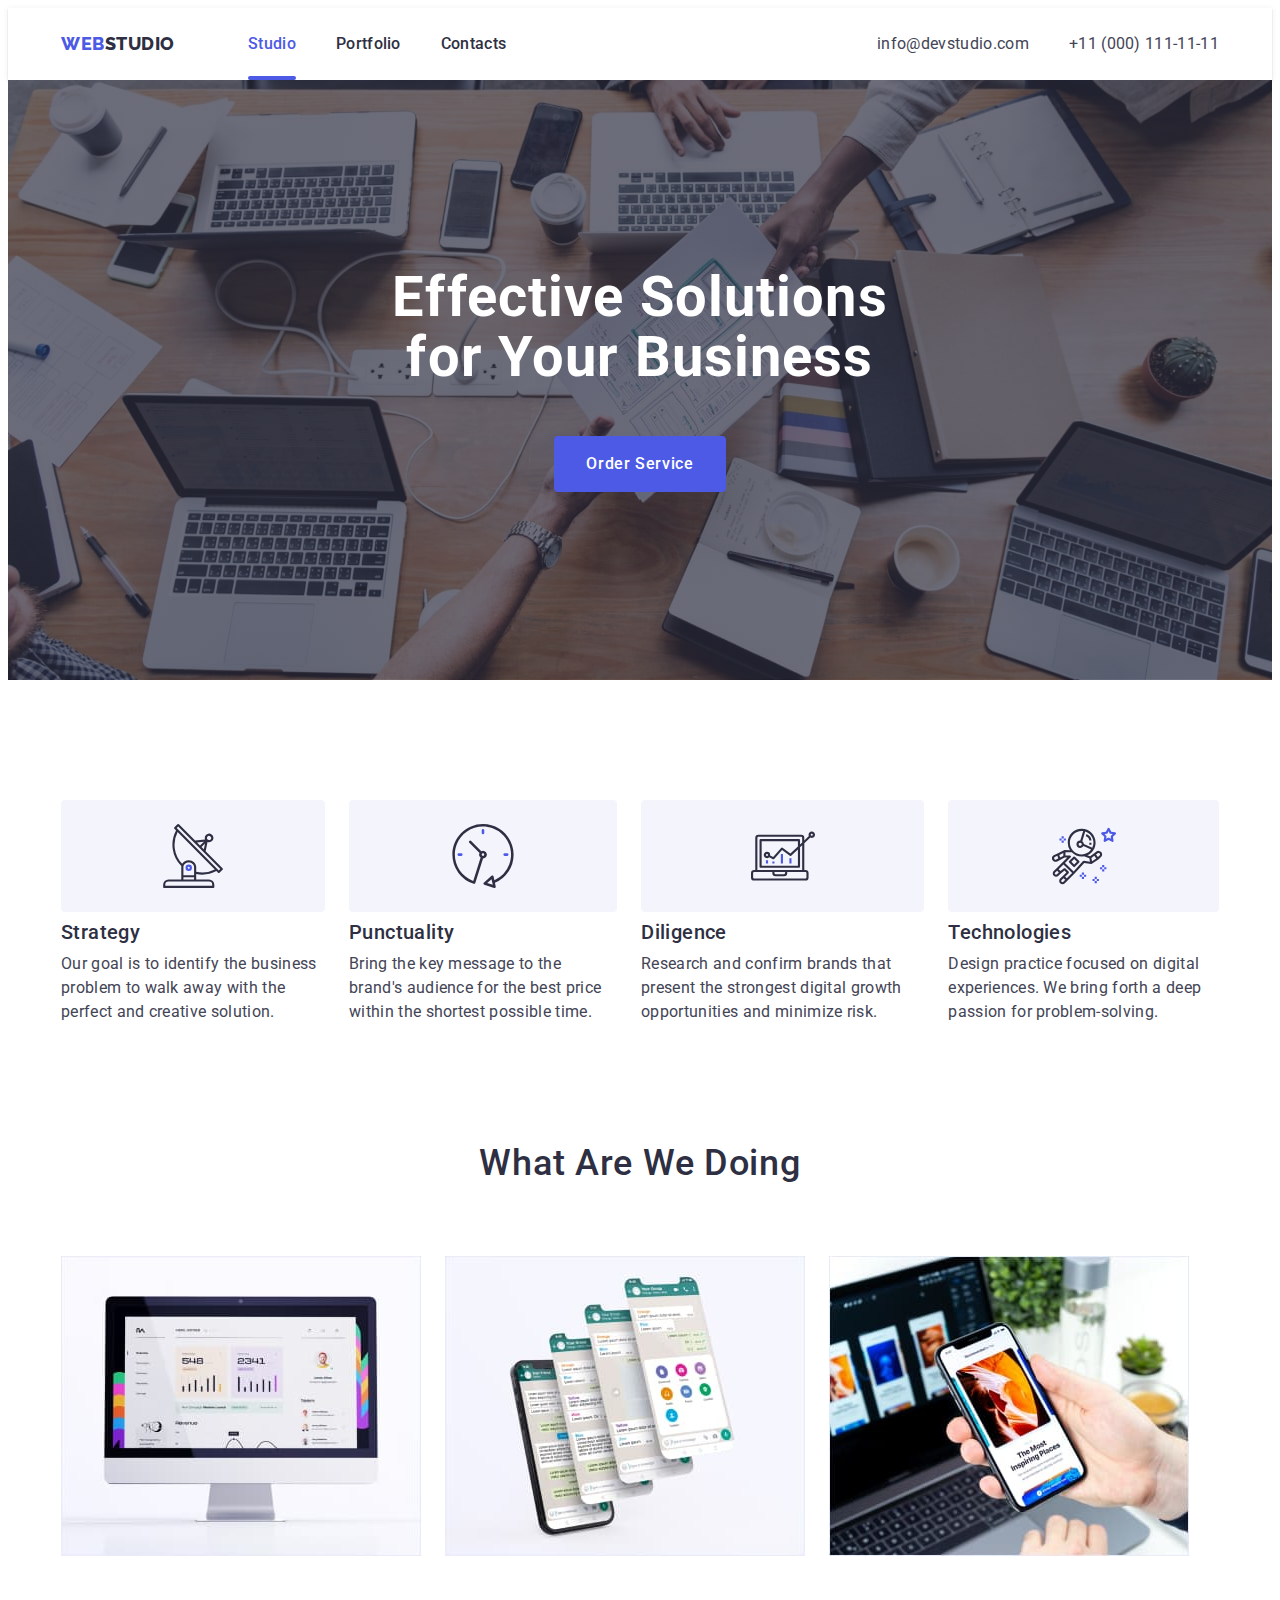
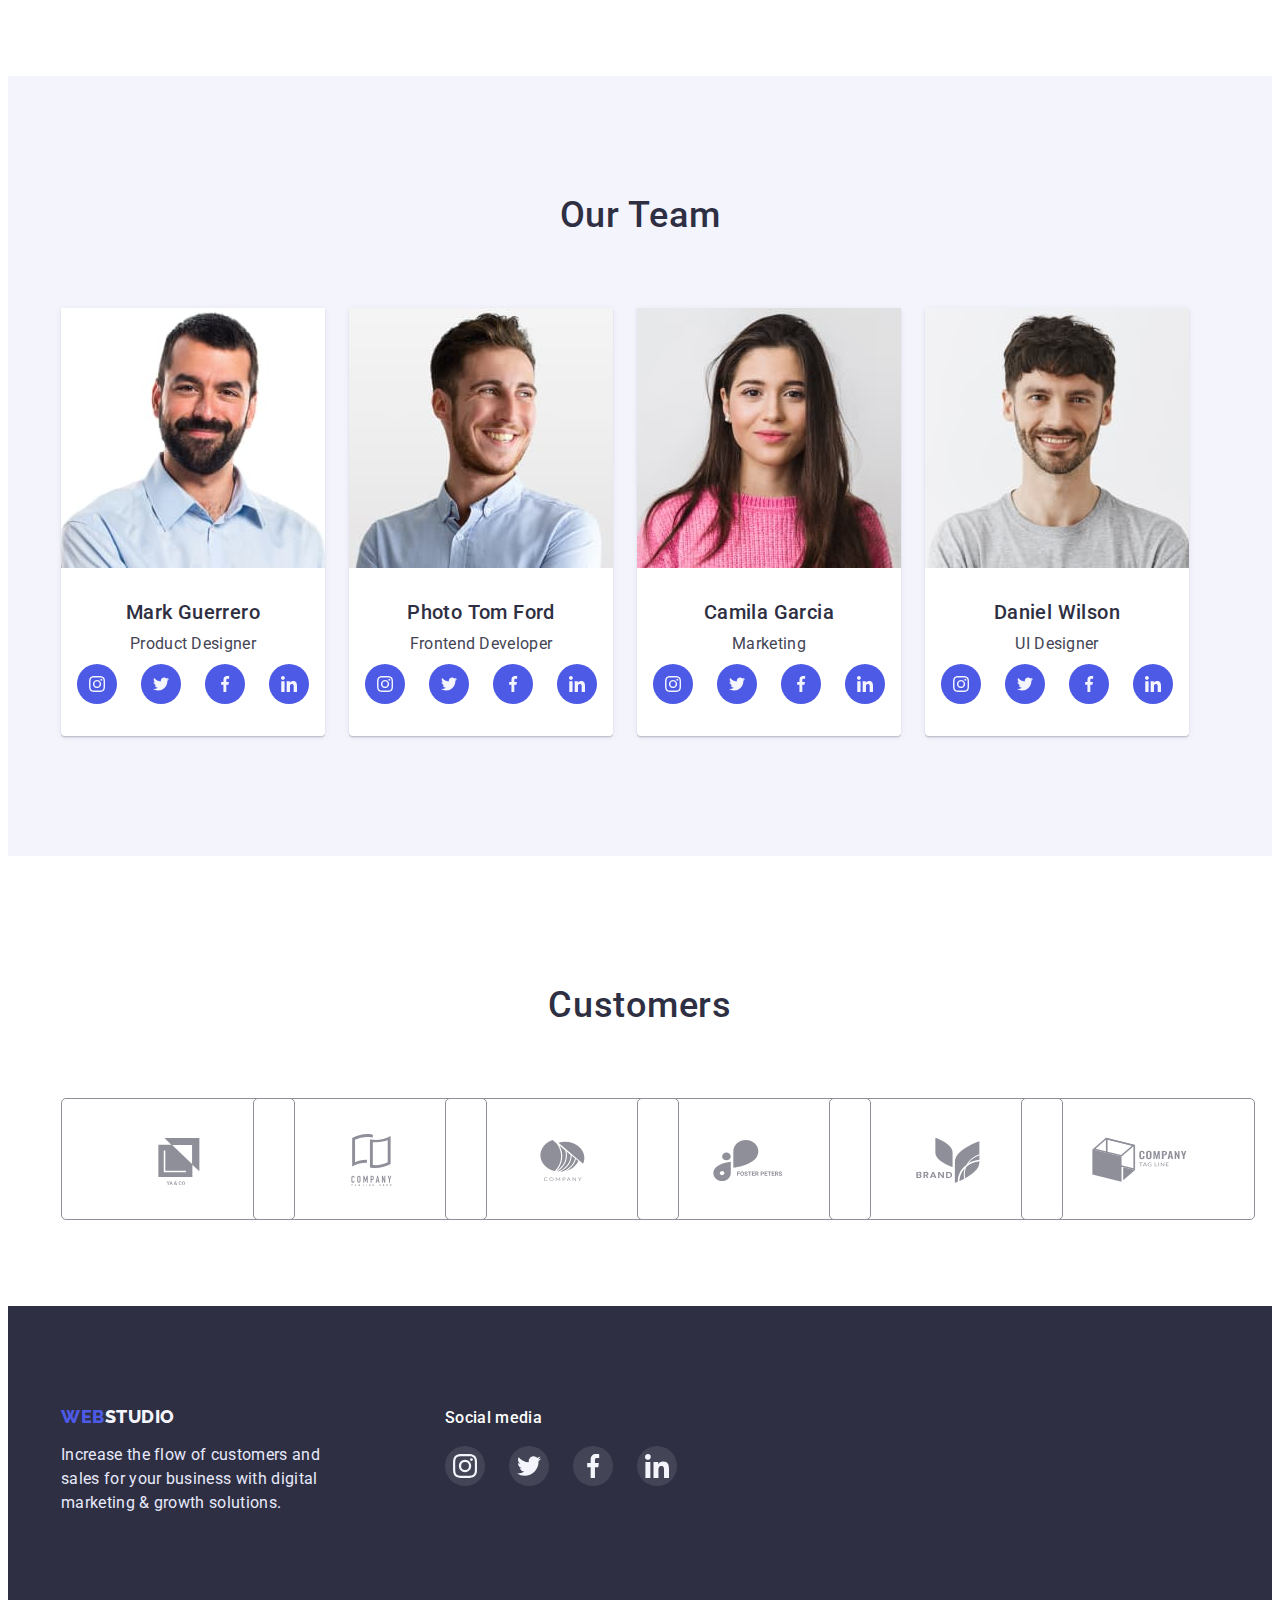
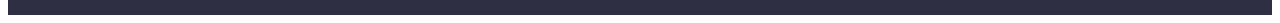
==== index.html @ 5d273e47 "Change 1" ====
<!DOCTYPE html>
<html lang="en">

<head>
    <meta charset="UTF-8">
    <meta http-equiv="X-UA-Compatible" content="IE=edge">
    <meta name="viewport" content="width=device-width, initial-scale=1.0">

    <link rel="preconnect" href="https://fonts.googleapis.com">
    <link rel="preconnect" href="https://fonts.gstatic.com" crossorigin>
    <link href="https://fonts.googleapis.com/css2?family=Raleway:wght@700&family=Roboto:wght@400;500;700&display=swap"
        rel="stylesheet">
    <link rel="stylesheet" href="https://cdnjs.cloudflare.com/ajax/libs/modern-normalize/1.1.0/modern-normalize.min.css"
        integrity="sha512-wpPYUAdjBVSE4KJnH1VR1HeZfpl1ub8YT/NKx4PuQ5NmX2tKuGu6U/JRp5y+Y8XG2tV+wKQpNHVUX03MfMFn9Q=="
        crossorigin="anonymous" referrerpolicy="no-referrer">
    <link rel="stylesheet" href="node_modules/modern-normalize/modern-normalize.css">
    <link rel="stylesheet" href="./css/style.css">
    <title>Main Page</title>
</head>

<body>
    <header class="header">
        <div class="container">
            <a class="logo link" href="./index.html"><span class="logo-span">Web</span>Studio</a>
            <nav class="navigation">
                <ul class="list">
                    <li class="item"><a class="link current" href="./index.html">Studio</a>
                    </li>
                    <li class="item"><a class="link" href="./portfolio.html">Portfolio</a></li>
                    <li class="item"><a class="link" href="#">Contacts</a></li>
                </ul>
            </nav>
            <ul class="contacts list">
                <li class="item"><a class="email link" href="mailto:info@devstudio.com">info@devstudio.com</a></li>
                <li class="item"><a class="tel link" href="tel:+110001111111">+11 (000)
                        111-11-11</a></li>
            </ul>
        </div>
    </header>

    <main class="main">
        <section class="hero">
            <div class="container">
                <h1 class="title">Effective Solutions for Your Business</h1>
                <button data-modal-open class="btn" type="button">Order Service</button>
            </div>
        </section>
        <section class="preference">
            <div class="container">
                <h2 class="visually-hidden">Preference</h2>
                <ul class="list">
                    <li class="item link">
                        <div class="icon-logo">
                            <svg class="icon" width="64" height="64">
                                <use href="./images/icons.svg#icon-antenna"></use>
                            </svg>
                        </div>
                        <h3 class="title">Strategy</h3>
                        <p class="text">Our goal is to identify the business problem to walk away
                            with the perfect and creative solution.
                        </p>
                    </li>
                    <li class="item link">
                        <div class="icon-logo">
                            <svg class="icon" width="64" height="64">
                                <use href="./images/icons.svg#icon-clock"></use>
                            </svg>
                        </div>
                        <h3 class="title">Punctuality</h3>
                        <p class="text">Bring the key message to the brand's audience for the best
                            price within the shortest possible
                            time.</p>
                    </li>
                    <li class="item link">
                        <div class="icon-logo">
                            <svg class="icon" width="64" height="64">
                                <use href="./images/icons.svg#icon-diagram"></use>
                            </svg>
                        </div>
                        <h3 class="title">Diligence</h3>
                        <p class="text">Research and confirm brands that present the strongest
                            digital growth opportunities and minimize
                            risk.</p>
                    </li>
                    <li class="item link">
                        <div class="icon-logo">
                            <svg class="icon" width="64" height="64">
                                <use href="./images/icons.svg#icon-astronaut"></use>
                            </svg>
                        </div>
                        <h3 class="title">Technologies</h3>
                        <p class="text">Design practice focused on digital experiences. We bring
                            forth a deep passion for
                            problem-solving.</p>
                    </li>
                </ul>
            </div>
        </section>
        <section class="doing">
            <div class="container">
                <h2 class="title">What are we doing</h2>
                <ul class="list">
                    <li class="item link"><img class="image" src="./images/monitor.jpg" alt="Monitor" width="360"></li>
                    <li class="item link"><img class="image" src="./images/mobile.jpg" alt="Mobile phone" width="360">
                    </li>
                    <li class="item link"><img class="image" src="./images/mobile-phone-in-hand.jpg"
                            alt="Mobile phone in hand" width="360"></li>
                </ul>
            </div>
        </section>
        <section class="team">
            <div class="container">
                <h2 class="title">Our Team</h2>
                <ul class="list">
                    <li class="item link">
                        <img class="photo" src="./images/photo-mark-guerrero.jpg" alt="Photo Mark Guerrero" width="264">
                        <div class="name">
                            <h3 class="title">Mark Guerrero</h3>
                            <p class="text">Product Designer</p>
                            <ul class="soc-list list">
                                <li class="soc-item">
                                    <a href="" class="soc-link link">
                                        <svg class="soc-icon" width="16" height="16">
                                            <use href="./images/icons.svg#icon-instagram"></use>
                                        </svg>
                                    </a>
                                </li>
                                <li class="soc-item">
                                    <a href="" class="soc-link link">
                                        <svg class="soc-icon" width="16" height="16">
                                            <use href="./images/icons.svg#icon-twitter"></use>
                                        </svg>
                                    </a>
                                </li>
                                <li class="soc-item">
                                    <a href="" class="soc-link link">
                                        <svg class="soc-icon" width="16" height="16">
                                            <use href="./images/icons.svg#icon-facebook"></use>
                                        </svg>
                                    </a>
                                </li>
                                <li class="soc-item">
                                    <a href="" class="soc-link link">
                                        <svg class="soc-icon" width="16" height="16">
                                            <use href="./images/icons.svg#icon-linkedin"></use>
                                        </svg>
                                    </a>
                                </li>
                            </ul>
                        </div>
                    </li>
                    <li class="item link">
                        <img class="photo" src="./images/photo-tom-ford.jpg" alt="Photo Tom Ford" width="264">
                        <div class="name">
                            <h3 class="title">Photo Tom Ford</h3>
                            <p class="text">Frontend Developer</p>
                            <ul class="soc-list list">
                                <li class="soc-item">
                                    <a href="" class="soc-link link">
                                        <svg class="soc-icon" width="16" height="16">
                                            <use href="./images/icons.svg#icon-instagram"></use>
                                        </svg>
                                    </a>
                                </li>
                                <li class="soc-item">
                                    <a href="" class="soc-link link">
                                        <svg class="soc-icon" width="16" height="16">
                                            <use href="./images/icons.svg#icon-twitter"></use>
                                        </svg>
                                    </a>
                                </li>
                                <li class="soc-item">
                                    <a href="" class="soc-link link">
                                        <svg class="soc-icon" width="16" height="16">
                                            <use href="./images/icons.svg#icon-facebook"></use>
                                        </svg>
                                    </a>
                                </li>
                                <li class="soc-item">
                                    <a href="" class="soc-link link">
                                        <svg class="soc-icon" width="16" height="16">
                                            <use href="./images/icons.svg#icon-linkedin"></use>
                                        </svg>
                                    </a>
                                </li>
                            </ul>
                        </div>
                    </li>
                    <li class="item link">
                        <img class="photo" src="./images/photo-camila-garcia.jpg" alt="Photo Camila Garcia" width="264">
                        <div class="name">
                            <h3 class="title">Camila Garcia</h3>
                            <p class="text">Marketing</p>
                            <ul class="soc-list list">
                                <li class="soc-item">
                                    <a href="" class="soc-link link">
                                        <svg class="soc-icon" width="16" height="16">
                                            <use href="./images/icons.svg#icon-instagram"></use>
                                        </svg>
                                    </a>
                                </li>
                                <li class="soc-item">
                                    <a href="" class="soc-link link">
                                        <svg class="soc-icon" width="16" height="16">
                                            <use href="./images/icons.svg#icon-twitter"></use>
                                        </svg>
                                    </a>
                                </li>
                                <li class="soc-item">
                                    <a href="" class="soc-link link">
                                        <svg class="soc-icon" width="16" height="16">
                                            <use href="./images/icons.svg#icon-facebook"></use>
                                        </svg>
                                    </a>
                                </li>
                                <li class="soc-item">
                                    <a href="" class="soc-link link">
                                        <svg class="soc-icon" width="16" height="16">
                                            <use href="./images/icons.svg#icon-linkedin"></use>
                                        </svg>
                                    </a>
                                </li>
                            </ul>
                        </div>
                    </li>
                    <li class="item link">
                        <img class="photo" src="./images/photo-daniel-wilson.jpg" alt="Photo Daniel Wilson" width="264">
                        <div class="name">
                            <h3 class="title">Daniel Wilson</h3>
                            <p class="text">UI Designer</p>
                            <ul class="soc-list list">
                                <li class="soc-item">
                                    <a href="" class="soc-link link">
                                        <svg class="soc-icon" width="16" height="16">
                                            <use href="./images/icons.svg#icon-instagram"></use>
                                        </svg>
                                    </a>
                                </li>
                                <li class="soc-item">
                                    <a href="" class="soc-link link">
                                        <svg class="soc-icon" width="16" height="16">
                                            <use href="./images/icons.svg#icon-twitter"></use>
                                        </svg>
                                    </a>
                                </li>
                                <li class="soc-item">
                                    <a href="" class="soc-link link">
                                        <svg class="soc-icon" width="16" height="16">
                                            <use href="./images/icons.svg#icon-facebook"></use>
                                        </svg>
                                    </a>
                                </li>
                                <li class="soc-item">
                                    <a href="" class="soc-link link">
                                        <svg class="soc-icon" width="16" height="16">
                                            <use href="./images/icons.svg#icon-linkedin"></use>
                                        </svg>
                                    </a>
                                </li>
                            </ul>
                        </div>
                    </li>
                </ul>
            </div>

        </section>
        <section class="customers">
            <div class="container">
                <h2 class="title">Customers</h2>
                <ul class="list">
                    <li class="item">
                        <a href="#" class="link">
                            <svg class="icon" width="104" height="56">
                                <use href="./images/icons.svg#icon-Logo-1"></use>
                            </svg>
                        </a>
                    </li>
                    <li class="item">
                        <a href="#" class="link">
                            <svg class="icon" width="104" height="56">
                                <use href="./images/icons.svg#icon-Logo-2"></use>
                            </svg>
                        </a>
                    </li>
                    <li class="item">
                        <a href="#" class="link">
                            <svg class="icon" width="104" height="56">
                                <use href="./images/icons.svg#icon-Logo-3"></use>
                            </svg>
                        </a>
                    </li>
                    <li class="item">
                        <a href="#" class="link">
                            <svg class="icon" width="104" height="56">
                                <use href="./images/icons.svg#icon-Logo-4"></use>
                            </svg>
                        </a>
                    </li>
                    <li class="item">
                        <a href="#" class="link">
                            <svg class="icon" width="104" height="56">
                                <use href="./images/icons.svg#icon-Logo-5"></use>
                            </svg>
                        </a>
                    </li>
                    <li class="item">
                        <a href="#" class="link">
                            <svg class="icon" width="104" height="56">
                                <use href="./images/icons.svg#icon-Logo-6"></use>
                            </svg>
                        </a>
                    </li>

                </ul>
            </div>
        </section> 
    </main>

    <footer class="footer">
        <div class="container">
            <div class="">
                <a class="logo link" href="./index.html"><span class="logo-span">Web</span>Studio</a>
                <p class="text">Increase the flow of customers and sales for your business with digital
                    marketing & growth solutions.</p>
            </div>
            <div class="wrap">
                <p class="soc">Social media</p>
                <ul class="soc-list list">
                    <li class="soc-item">
                        <a href="" class="soc-link link">
                            <svg class="soc-icon" width="24" height="24">
                                <use href="./images/icons.svg#icon-instagram"></use>
                            </svg>
                        </a>
                    </li>
                    <li class="soc-item">
                        <a href="" class="soc-link link">
                            <svg class="soc-icon" width="24" height="24">
                                <use href="./images/icons.svg#icon-twitter"></use>
                            </svg>
                        </a>
                    </li>
                    <li class="soc-item">
                        <a href="" class="soc-link link">
                            <svg class="soc-icon" width="24" height="24">
                                <use href="./images/icons.svg#icon-facebook"></use>
                            </svg>
                        </a>
                    </li>
                    <li class="soc-item">
                        <a href="" class="soc-link link">
                            <svg class="soc-icon" width="24" height="24">
                                <use href="./images/icons.svg#icon-linkedin"></use>
                            </svg>
                        </a>
                    </li>
                </ul>
            </div>
        </div>
    </footer>

    <div class="backdrop is-hidden" data-modal>
        <div class="modal">
            <p>
    
            </p>
            <button data-modal-close class="btn" type="button">
                <svg class="icon" width="8" height="8">
                    <use href="./images/icons.svg#icon-close"></use>
                </svg>
            </button>
        </div>
    </div>

    <script src="./js/modal.js"></script>
</body>

</html>
---- css/style.css ----
:root {
  --font-family-logo: "Raleway", sans-serif;
  --font-weight-roboto-500: 500;
  --font-weight-roboto-700: 700;
  --font-weight-raleway-800: 800;
  --color-style-logo: #4d5ae5;
  --color-title: #2e2f42;
  --color-text: #434455;
  --color-btn-defult: #4d5ae5;
  --color-btn-active: #404bbf;
  --color-light: #f4f4fd;
  --color-accent: #e7e9fc;
  --color-white: #ffffff;
  --color-light-slate: #8e8f99;
  --color-success: #31d0aa;
  --bg-gradient: linear-gradient(rgba(46, 47, 66, 0.7), rgba(46, 47, 66, 0.7));
}

p,
h1,
h2,
h3,
h4,
h5,
h6 {
  margin: 0;
}
ul,
ol {
  margin: 0;
  padding-left: 0;
}

img {
  display: block;
  max-width: 100%;
  height: auto;
}

.visually-hidden {
  position: absolute;
  width: 1px;
  height: 1px;
  margin: -1px;
  border: 0;
  padding: 0;
  white-space: nowrap;
  clip-path: inset(100%);
  clip: rect(0 0 0 0);
  overflow: hidden;
}

body {
  box-sizing: border-box;
  font-family: "Roboto", sans-serif;
  color: var(--color-text);
  background-color: var(--color-white);
}

.list {
  list-style-type: none;
}

.link {
  text-decoration: none;
}

.container {
  width: 1158px;
  padding-left: 15px;
  padding-right: 15px;
  margin: 0 auto;
}

/*------------HEADER------------------*/
.header {
  background: var(--color-white);
  box-shadow: 0px 2px 1px rgba(46, 47, 66, 0.08),
    0px 1px 1px rgba(46, 47, 66, 0.16), 0px 1px 6px rgba(46, 47, 66, 0.08);
}

.header .container {
  display: flex;
  align-items: center;
}
.navigation {
  margin-right: auto;
}

.header .logo,
.footer .logo {
  font-family: var(--font-family-logo);
  font-weight: 800;
  font-size: 18px;
  line-height: 1.33;
  display: flex;
  align-items: center;
  letter-spacing: 0.03em;
  text-transform: uppercase;
  color: var(--color-title);
  margin-right: 72px;
  padding-top: 24px;
  padding-bottom: 24px;
  width: 115px;
}

.logo-span {
  color: var(--color-style-logo);
}

.navigation .list {
  display: flex;
  gap: 40px;  
}

.navigation .item {  
  position: relative;
  padding-top: 24px;
  padding-bottom: 24px;
}

.navigation .link {
  font-weight: var(--font-weight-roboto-500);
  font-size: 16px;
  line-height: 1.5;
  letter-spacing: 0.02em;
  color: var(--color-title);  
}

.contacts {
  display: flex;
  gap: 40px;
  padding-top: 24px;
  padding-bottom: 24px;
}

.contacts .email,
.contacts .tel {
  font-size: 16px;
  line-height: 1.5;
  letter-spacing: 0.02em;
  color: var(--color-text);
}

.navigation .link:hover,
.contacts .email:hover,
.contacts .tel:hover,
.navigation .link:focus,
.contacts .email:focus,
.contacts .tel:focus,
.navigation .link:active,
.contacts .email:active,
.contacts .tel:active {
  color: var(--color-btn-defult);
}

.link.current {
  color: var(--color-btn-defult);
}
.link.current::after {
  content: "";  
  position: absolute;
  left: 0;
  bottom: 0;  
  width: 100%;
  height: 4px;
  background-color: var(--color-btn-defult);
  border-radius: 2px;  
}

/*------------MAIN PAGE------------------*/
/*------------HERO------------------*/
.hero {
  background-color: var(--color-title);
  background-image: var(--bg-gradient), url(../images/bg-hero.jpg);
  max-width: 1440px;
  margin: 0 auto;
  background-repeat: no-repeat;
  background-position: center;
  background-size: cover;
  padding-top: 188px;
  padding-bottom: 188px;
  display: block;
}
.hero .container {
  display: flex;
  flex-direction: column;
  align-items: center;
  justify-content: center;
  text-align: center;
}

.hero .title {
  align-items: center;
  justify-content: center;
  text-align: center;
  justify-items: center;
  justify-self: center;
  font-weight: var(--font-weight-roboto-700);
  font-size: 56px;
  line-height: 1.07;
  letter-spacing: 0.02em;
  color: var(--color-white);
  margin-bottom: 48px;
  width: 496px;
}

.hero .btn {
  box-sizing: border-box;
  font-family: inherit;
  font-weight: var(--font-weight-roboto-500);
  background-color: var(--color-btn-defult);
  border: none;
  border-radius: 4px;
  font-size: 16px;
  line-height: 1.5;
  letter-spacing: 0.04em;
  padding: 16px 32px;
  color: var(--color-white);
  cursor: pointer;
  height: 56px;
  padding: 16px 32px;
}

.hero .btn:hover,
.hero .btn:focus {
  background-color: var(--color-btn-active);
  box-shadow: 0px 4px 4px rgba(0, 0, 0, 0.15);
}

/*------------------------------------------*/
.icon-logo {
  display: flex;
  align-items: center;
  justify-content: center;
  padding: 24px 100px;
  margin-bottom: 8px;
  border-radius: 4px;
  background: var(--color-light);
}

.preference .title,
.doing .title,
.team .title,
.customers .title {
  font-weight: var(--font-weight-roboto-500);
  font-size: 36px;
  line-height: 1.11;
  text-align: center;
  letter-spacing: 0.02em;
  text-transform: capitalize;
  color: var(--color-title);
  margin-bottom: 72px;
}

.list .title {
  font-weight: var(--font-weight-roboto-500);
  font-size: 20px;
  line-height: 1.2;
  letter-spacing: 0.02em;
  color: var(--color-title);
  text-align: left;
}

.text {
  font-size: 16px;
  line-height: 1.5;
  letter-spacing: 0.02em;
  color: var(--color-text);
}
/*------------PREFERENCE------------------*/
.preference {
  padding-top: 120px;
  padding-bottom: 120px;
}
.preference .title {
  margin-bottom: 8px;
  width: 264px;
}
.preference .list {
  display: flex;
  /* gap: 24px; */
}
.preference .item {
  margin-left: 24px;
}
.preference .item:first-child {
  margin-left: 0;
}

/*------------WHAT ARE WE GOING------------------*/
.doing {
  padding-bottom: 120px;
}

.doing .list {
  display: flex;
}
.doing .item {
  margin-left: 24px;
}
.doing .item:first-child {
  margin-left: 0;
}

/*------------OUR TEAM------------------*/
.team {
  background: var(--color-light);
  padding-top: 120px;
  padding-bottom: 120px;
}
.team .list {
  display: flex;
}
.team .item {
  background: #ffffff;
  box-shadow: 0px 1px 6px rgba(46, 47, 66, 0.08),
    0px 1px 1px rgba(46, 47, 66, 0.16), 0px 2px 1px rgba(46, 47, 66, 0.08);
  border-radius: 0px 0px 4px 4px;
}

.name {
  padding: 32px 16px;
}
.team .name .title {
  text-align: center;
  margin-bottom: 8px;
}

.team .text {
  text-align: center;
  margin-bottom: 8px;
}
.team .item {
  margin-left: 24px;
}
.team .item:first-child {
  margin-left: 0;
}
.soc-list {
  display: flex;
  justify-content: center;
  gap: 24px;
}

.soc-item {
  width: 40px;
  height: 40px;
}

.soc-link {
  width: 100%;
  height: 100%;
  background-color: var(--color-style-logo);
  border-radius: 50%;
  display: flex;
  align-items: center;
  justify-content: center;
}

.soc-link:hover,
.soc-link:focus {
  background-color: var(--color-btn-active);
}

.soc-icon {
  fill: var(--color-white);
}

.customers .container {
  padding-top: 130px;
  padding-bottom: 120px;
}
.customers .list {
  display: flex;
  gap: 24px;
}

.customers .item {
  width: 168px;
  height: 88px;
}
.customers .link {
  width: 100%;
  height: 100%;
  border: 1px solid #8e8f99;
  border-radius: 5px;
  display: flex;
  align-items: center;
  justify-content: center;
  padding: 16px 32px;
  /* fill: var(--color-light-slate); */
  color: var(--color-light-slate);
}
.customers .icon {
  fill: currentColor;
}

.customers .link:hover,
.customers .link:focus {
  border-color: var(--color-btn-active);
  color: var(--color-btn-active);
}

.footer {
  background-color: var(--color-title);
  padding-top: 100px;
  padding-bottom: 100px;
}
.footer .container {
  display: flex;
  gap: 120px;
}

.footer .logo {
  line-height: 1.17;
  color: var(--color-light);
  margin-bottom: 16px;
  padding: 0;
}

.footer .text {
  color: var(--color-accent);
  width: 264px;
}
.soc {
  font-weight: var(--font-weight-roboto-500);
  font-size: 16px;
  line-height: 1.5;
  letter-spacing: 0.02em;
  color: #ffffff;
  margin-bottom: 16px;
}
.footer .soc-link {
  background-color: rgba(255, 255, 255, 0.1);
}

.footer .soc-link:hover,
.footer .soc-link:focus {
  background-color: var(--color-success);
}

/*------------PORTFOLIO------------------*/
.portfolio {
  padding-top: 96px;
  padding-bottom: 120px;
}
.portfolio .list-btn {
  display: flex;
  justify-content: center;
  margin-bottom: 72px;
}
.portfolio .btn {
  font-family: inherit;
  background-color: var(--color-light);
  border: 1px solid var(--color-accent);
  border-radius: 4px;
  font-weight: var(--font-weight-roboto-500);
  font-size: 16px;
  line-height: 1.5;
  display: flex;
  align-items: center;
  text-align: center;
  letter-spacing: 0.04em;
  color: var(--color-btn-defult);
  cursor: pointer;
  height: 48px;
  padding: 12px 24px;
}
.list-btn .item {
  margin-left: 24px;
}
.list-btn .item:first-child {
  margin-left: 0;
}

.portfolio .btn:hover,
.portfolio .btn:focus {
  background-color: var(--color-btn-active);
  color: var(--color-white);
  border-color: var(--color-btn-active);
  box-shadow: 0px 3px 1px rgba(0, 0, 0, 0.1), 0px 2px 1px rgba(0, 0, 0, 0.08),
    0px 2px 2px rgba(0, 0, 0, 0.12);
}

/*--------GALLERY---------*/
.list-card {
  box-sizing: border-box;
  display: flex;
  flex-wrap: wrap;
}
.list-card .item {
  background: var(--color-white);
  border-bottom: 1px solid #e7e9fc;
  box-shadow: 0px 1px 6px rgba(46, 47, 66, 0.08);
}
.list-card .item:hover,
.list-card .item:focus {
  border-bottom: 0.5px solid #f4f4fd;
  box-shadow: 0px 1px 6px rgba(46, 47, 66, 0.08),
    0px 1px 1px rgba(46, 47, 66, 0.16), 0px 2px 1px rgba(46, 47, 66, 0.08);
}

.portfolio .title {
  margin-bottom: 8px;
}
.list-card .item {
  margin-left: 24px;
  margin-bottom: 48px;
}
.list-card .item:nth-child(3n + 1) {
  margin-left: 0;
}
.list-card .item:nth-child(n + 7) {
  margin-bottom: 0;
}
.logo-header {
  font-family: var(--font-family-logo);
  font-weight: var(--font-weight-raleway-800);
}

.backdrop {
  position: fixed;
  top: 0;
  left: 0;
  width: 100%;
  height: 100%;

  background: rgba(46, 47, 66, 0.4);
}

.is-hidden {
  opacity: 0;
  pointer-events: none;
  visibility: hidden;
}

.modal {
  position: absolute;
  top: 50%;
  left: 50%;
  transform: translate(-50%, -50%);

  width: 408px;
  height: 576px;

  background: #fcfcfc;
  box-shadow: 0px 1px 1px rgba(0, 0, 0, 0.14), 0px 1px 3px rgba(0, 0, 0, 0.12),
    0px 2px 1px rgba(0, 0, 0, 0.2);
  border-radius: 4px;
}

.modal .btn {
  position: absolute;
  top: 24px;
  right: 24px;

  width: 24px;
  height: 24px;
  border-radius: 50%;

  border: 1px solid rgba(0, 0, 0, 0.1);
  background-color: var(--color-accent);
  cursor: pointer;
}

.modal .btn .icon {
  position: absolute;
  top: 50%;
  left: 50%;
  transform: translate(-50%, -50%);
}
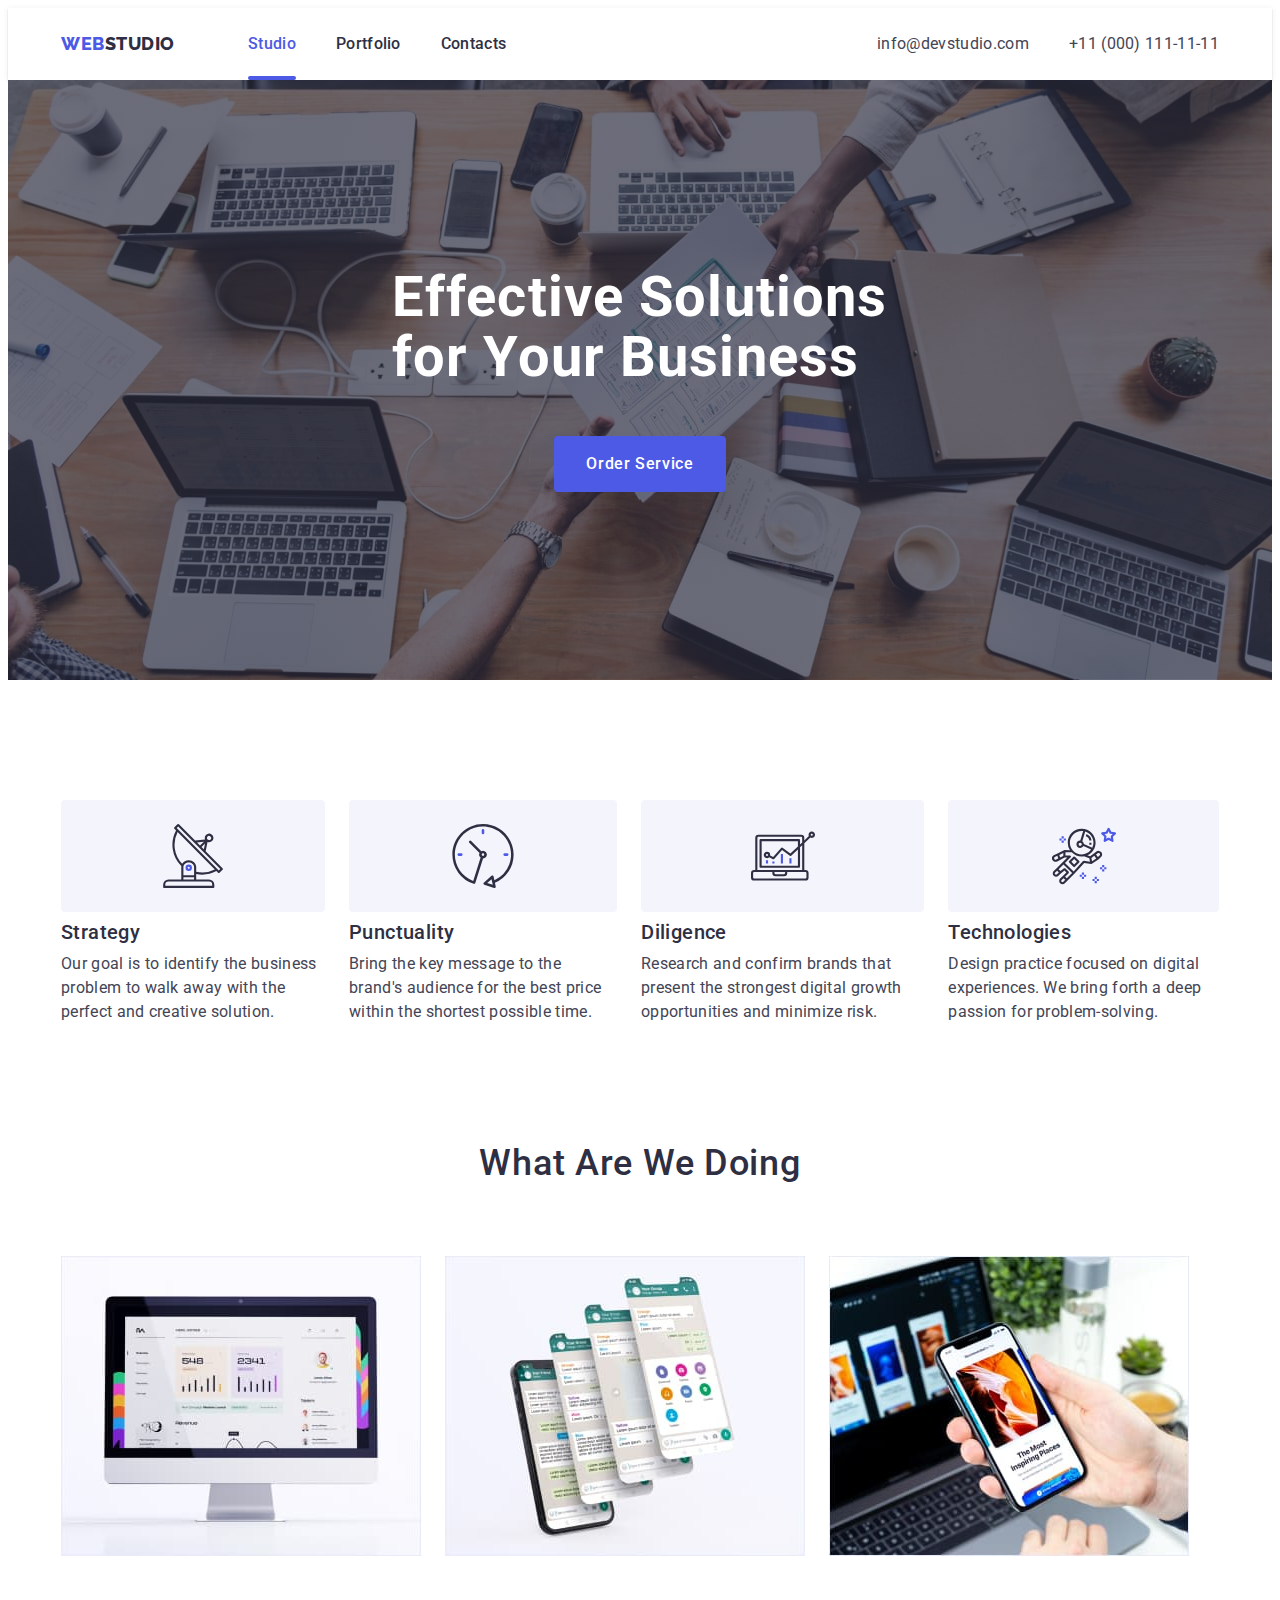
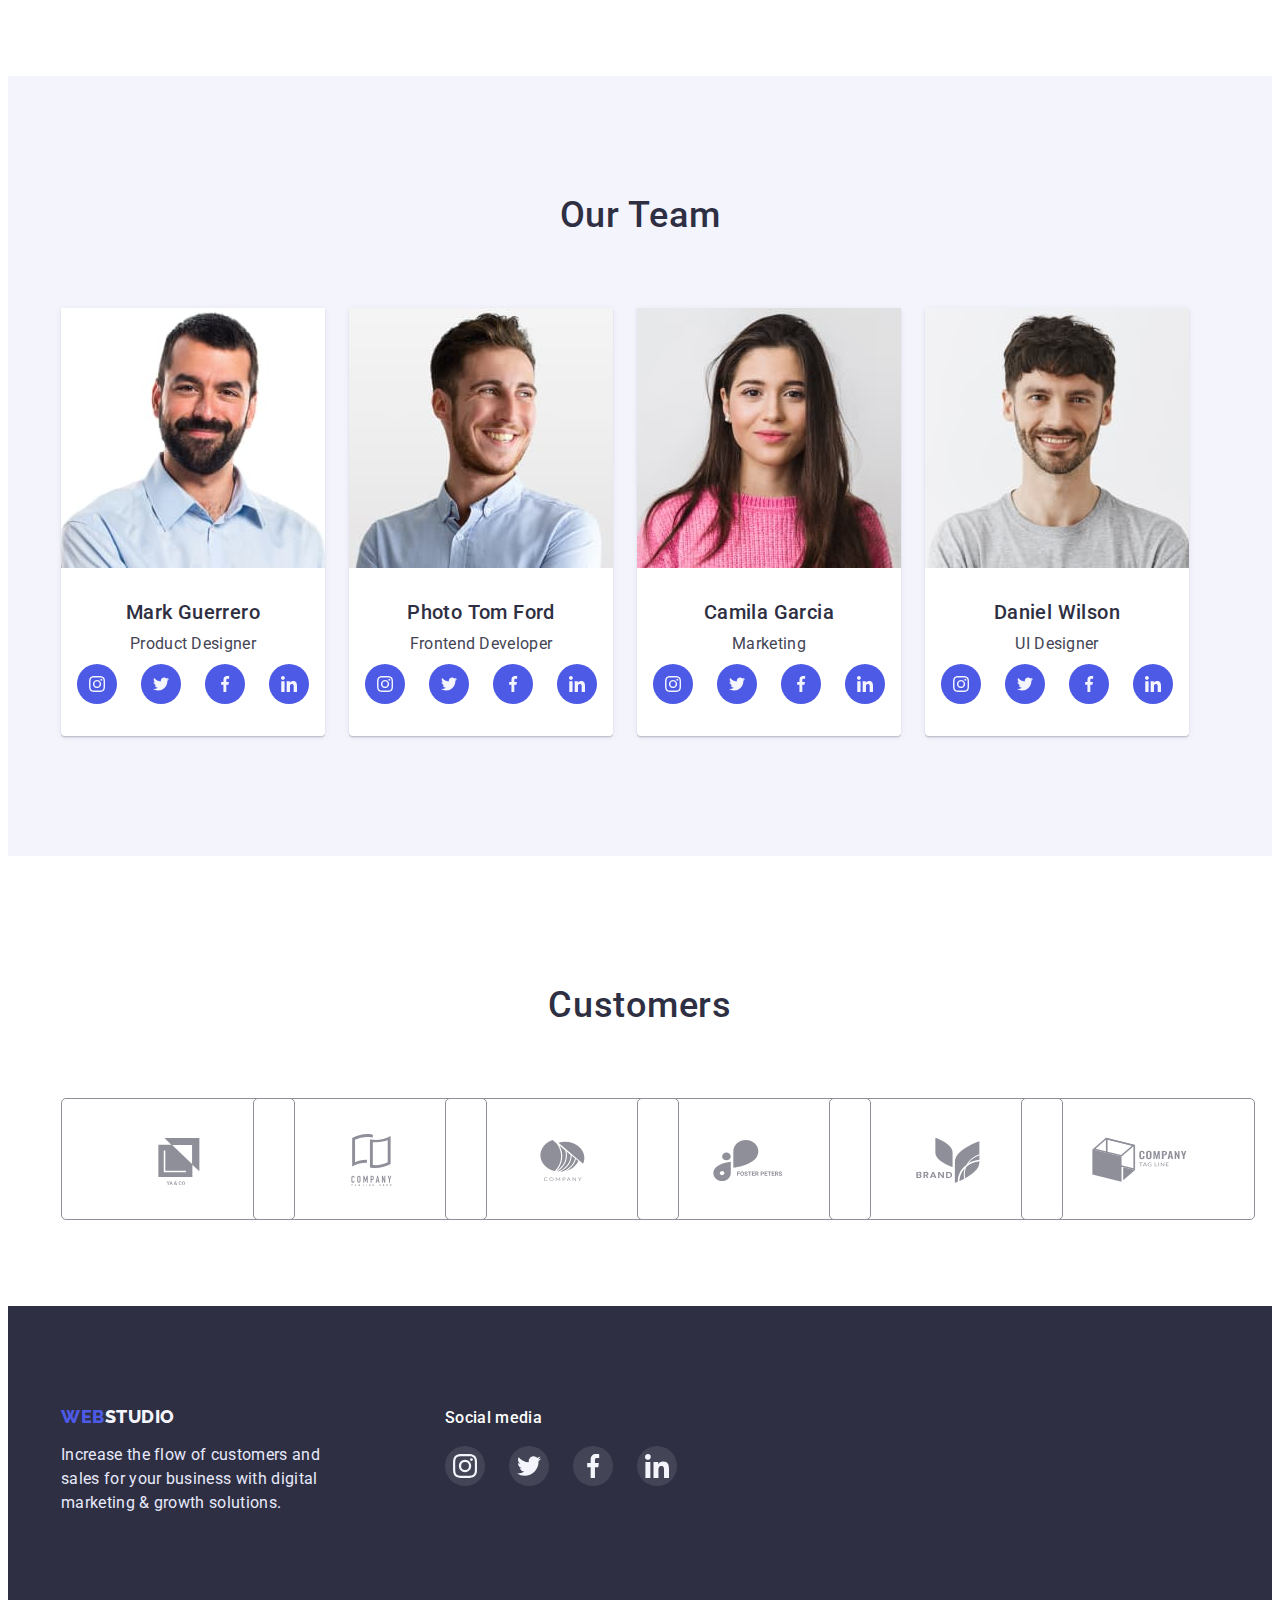
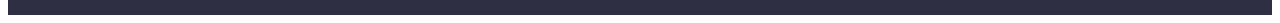
==== commit 8189ec7f: "change 2" ====
--- a/index.html
+++ b/index.html
@@ -36,6 +36,7 @@
                         111-11-11</a></li>
             </ul>
         </div>
+        <!-- <button class="btn" type="button">Кнопка</button> -->
     </header>
 
     <main class="main">
@@ -100,11 +101,11 @@
             <div class="container">
                 <h2 class="title">What are we doing</h2>
                 <ul class="list">
-                    <li class="item link"><img class="image" src="./images/monitor.jpg" alt="Monitor" width="360"></li>
-                    <li class="item link"><img class="image" src="./images/mobile.jpg" alt="Mobile phone" width="360">
+                    <li class="item link"><img class="image" src="./images/monitor.jpg" alt="Monitor" width="360" height="300"></li>
+                    <li class="item link"><img class="image" src="./images/mobile.jpg" alt="Mobile phone" width="360" height="300">
                     </li>
                     <li class="item link"><img class="image" src="./images/mobile-phone-in-hand.jpg"
-                            alt="Mobile phone in hand" width="360"></li>
+                            alt="Mobile phone in hand" width="360" height="300"></li>
                 </ul>
             </div>
         </section>
@@ -113,7 +114,7 @@
                 <h2 class="title">Our Team</h2>
                 <ul class="list">
                     <li class="item link">
-                        <img class="photo" src="./images/photo-mark-guerrero.jpg" alt="Photo Mark Guerrero" width="264">
+                        <img class="photo" src="./images/photo-mark-guerrero.jpg" alt="Photo Mark Guerrero" width="264" height="260">
                         <div class="name">
                             <h3 class="title">Mark Guerrero</h3>
                             <p class="text">Product Designer</p>
@@ -150,7 +151,7 @@
                         </div>
                     </li>
                     <li class="item link">
-                        <img class="photo" src="./images/photo-tom-ford.jpg" alt="Photo Tom Ford" width="264">
+                        <img class="photo" src="./images/photo-tom-ford.jpg" alt="Photo Tom Ford" width="264" height="260">
                         <div class="name">
                             <h3 class="title">Photo Tom Ford</h3>
                             <p class="text">Frontend Developer</p>
@@ -187,7 +188,7 @@
                         </div>
                     </li>
                     <li class="item link">
-                        <img class="photo" src="./images/photo-camila-garcia.jpg" alt="Photo Camila Garcia" width="264">
+                        <img class="photo" src="./images/photo-camila-garcia.jpg" alt="Photo Camila Garcia" width="264" height="260">
                         <div class="name">
                             <h3 class="title">Camila Garcia</h3>
                             <p class="text">Marketing</p>
@@ -224,7 +225,7 @@
                         </div>
                     </li>
                     <li class="item link">
-                        <img class="photo" src="./images/photo-daniel-wilson.jpg" alt="Photo Daniel Wilson" width="264">
+                        <img class="photo" src="./images/photo-daniel-wilson.jpg" alt="Photo Daniel Wilson" width="264" height="260">
                         <div class="name">
                             <h3 class="title">Daniel Wilson</h3>
                             <p class="text">UI Designer</p>
@@ -313,7 +314,7 @@
 
                 </ul>
             </div>
-        </section> 
+        </section>
     </main>
 
     <footer class="footer">
@@ -361,9 +362,7 @@
 
     <div class="backdrop is-hidden" data-modal>
         <div class="modal">
-            <p>
-    
-            </p>
+            
             <button data-modal-close class="btn" type="button">
                 <svg class="icon" width="8" height="8">
                     <use href="./images/icons.svg#icon-close"></use>
--- a/css/style.css
+++ b/css/style.css
@@ -90,7 +90,7 @@
 .header .logo,
 .footer .logo {
   font-family: var(--font-family-logo);
-  font-weight: 800;
+  font-weight: var(--font-weight-raleway-800);
   font-size: 18px;
   line-height: 1.33;
   display: flex;
@@ -110,10 +110,10 @@
 
 .navigation .list {
   display: flex;
-  gap: 40px;  
-}
-
-.navigation .item {  
+  gap: 40px;
+}
+
+.navigation .item {
   position: relative;
   padding-top: 24px;
   padding-bottom: 24px;
@@ -124,7 +124,9 @@
   font-size: 16px;
   line-height: 1.5;
   letter-spacing: 0.02em;
-  color: var(--color-title);  
+  color: var(--color-title);
+
+  transition: color 250ms cubic-bezier(0.4, 0, 0.2, 1);
 }
 
 .contacts {
@@ -140,6 +142,8 @@
   line-height: 1.5;
   letter-spacing: 0.02em;
   color: var(--color-text);
+
+  transition: color 250ms cubic-bezier(0.4, 0, 0.2, 1);
 }
 
 .navigation .link:hover,
@@ -147,10 +151,7 @@
 .contacts .tel:hover,
 .navigation .link:focus,
 .contacts .email:focus,
-.contacts .tel:focus,
-.navigation .link:active,
-.contacts .email:active,
-.contacts .tel:active {
+.contacts .tel:focus {
   color: var(--color-btn-defult);
 }
 
@@ -158,19 +159,20 @@
   color: var(--color-btn-defult);
 }
 .link.current::after {
-  content: "";  
+  content: "";
   position: absolute;
   left: 0;
-  bottom: 0;  
+  bottom: 0;
   width: 100%;
   height: 4px;
   background-color: var(--color-btn-defult);
-  border-radius: 2px;  
+  border-radius: 2px;
 }
 
 /*------------MAIN PAGE------------------*/
 /*------------HERO------------------*/
 .hero {
+  display: block;
   background-color: var(--color-title);
   background-image: var(--bg-gradient), url(../images/bg-hero.jpg);
   max-width: 1440px;
@@ -180,22 +182,15 @@
   background-size: cover;
   padding-top: 188px;
   padding-bottom: 188px;
-  display: block;
 }
 .hero .container {
   display: flex;
   flex-direction: column;
   align-items: center;
   justify-content: center;
-  text-align: center;
 }
 
 .hero .title {
-  align-items: center;
-  justify-content: center;
-  text-align: center;
-  justify-items: center;
-  justify-self: center;
   font-weight: var(--font-weight-roboto-700);
   font-size: 56px;
   line-height: 1.07;
@@ -220,6 +215,8 @@
   cursor: pointer;
   height: 56px;
   padding: 16px 32px;
+
+  transition: color 250ms cubic-bezier(0.4, 0, 0.2, 1);
 }
 
 .hero .btn:hover,
@@ -279,7 +276,6 @@
 }
 .preference .list {
   display: flex;
-  /* gap: 24px; */
 }
 .preference .item {
   margin-left: 24px;
@@ -349,13 +345,16 @@
 }
 
 .soc-link {
+  display: flex;
+  align-items: center;
+  justify-content: center;
+
   width: 100%;
   height: 100%;
   background-color: var(--color-style-logo);
   border-radius: 50%;
-  display: flex;
-  align-items: center;
-  justify-content: center;
+
+  transition: color 250ms cubic-bezier(0.4, 0, 0.2, 1);
 }
 
 .soc-link:hover,
@@ -381,19 +380,25 @@
   height: 88px;
 }
 .customers .link {
+  display: flex;
+  align-items: center;
+  justify-content: center;
+
   width: 100%;
   height: 100%;
   border: 1px solid #8e8f99;
   border-radius: 5px;
-  display: flex;
-  align-items: center;
-  justify-content: center;
+
   padding: 16px 32px;
   /* fill: var(--color-light-slate); */
   color: var(--color-light-slate);
+
+  transition: color 250ms cubic-bezier(0.4, 0, 0.2, 1);
 }
 .customers .icon {
   fill: currentColor;
+
+  transition: fill 250ms cubic-bezier(0.4, 0, 0.2, 1);
 }
 
 .customers .link:hover,
@@ -433,6 +438,8 @@
 }
 .footer .soc-link {
   background-color: rgba(255, 255, 255, 0.1);
+
+  transition: color 250ms cubic-bezier(0.4, 0, 0.2, 1);
 }
 
 .footer .soc-link:hover,
@@ -451,6 +458,10 @@
   margin-bottom: 72px;
 }
 .portfolio .btn {
+  display: flex;
+  align-items: center;
+  text-align: center;
+
   font-family: inherit;
   background-color: var(--color-light);
   border: 1px solid var(--color-accent);
@@ -458,14 +469,17 @@
   font-weight: var(--font-weight-roboto-500);
   font-size: 16px;
   line-height: 1.5;
-  display: flex;
-  align-items: center;
-  text-align: center;
+
   letter-spacing: 0.04em;
   color: var(--color-btn-defult);
   cursor: pointer;
   height: 48px;
   padding: 12px 24px;
+
+  transition: background-color 250ms cubic-bezier(0.4, 0, 0.2, 1),
+    color 250ms cubic-bezier(0.4, 0, 0.2, 1),
+    border-color 250ms cubic-bezier(0.4, 0, 0.2, 1),
+    box-shadow 250ms cubic-bezier(0.4, 0, 0.2, 1);
 }
 .list-btn .item {
   margin-left: 24px;
@@ -490,15 +504,55 @@
   flex-wrap: wrap;
 }
 .list-card .item {
+  display: block;
   background: var(--color-white);
   border-bottom: 1px solid #e7e9fc;
   box-shadow: 0px 1px 6px rgba(46, 47, 66, 0.08);
+
+  transition: border-bottom 250ms cubic-bezier(0.4, 0, 0.2, 1),
+    box-shadow 250ms cubic-bezier(0.4, 0, 0.2, 1);
 }
 .list-card .item:hover,
 .list-card .item:focus {
   border-bottom: 0.5px solid #f4f4fd;
   box-shadow: 0px 1px 6px rgba(46, 47, 66, 0.08),
     0px 1px 1px rgba(46, 47, 66, 0.16), 0px 2px 1px rgba(46, 47, 66, 0.08);
+}
+
+.gallery .product {
+  overflow: hidden;
+  position: relative;
+}
+
+.overlay {
+  position: absolute;
+  top: 0;
+  left: 0;
+
+  transform: translateY(100%);
+  transition: transform 250ms cubic-bezier(0.4, 0, 0.2, 1);
+
+  width: 360px;
+  height: 300px;
+  padding-top: 40px;
+  padding-left: 32px;
+  padding-right: 32px;
+
+  background-color: var(--color-btn-defult);
+  background-blend-mode: soft-light;
+  mix-blend-mode: normal;
+}
+
+.list-card .item:hover .overlay,
+.list-card .item:focus .overlay {
+  transform: translateY(0%);
+}
+
+.overlay .text {
+  font-size: 16px;
+  line-height: 1.5;
+  letter-spacing: 0.02em;
+  color: var(--color-light);
 }
 
 .portfolio .title {
@@ -525,29 +579,37 @@
   left: 0;
   width: 100%;
   height: 100%;
-
+  opacity: 1;
   background: rgba(46, 47, 66, 0.4);
-}
-
-.is-hidden {
+
+  transition: opacity 250ms cubic-bezier(0.4, 0, 0.2, 1);
+}
+
+.backdrop.is-hidden {
   opacity: 0;
   pointer-events: none;
   visibility: hidden;
+}
+
+.is-hidden .modal {
+  transform: translate(-50%, -50%) scale(1.2);
 }
 
 .modal {
   position: absolute;
   top: 50%;
   left: 50%;
-  transform: translate(-50%, -50%);
+  transform: translate(-50%, -50%) scale(1);
 
   width: 408px;
   height: 576px;
 
-  background: #fcfcfc;
+  background:#fcfcfc;
   box-shadow: 0px 1px 1px rgba(0, 0, 0, 0.14), 0px 1px 3px rgba(0, 0, 0, 0.12),
     0px 2px 1px rgba(0, 0, 0, 0.2);
   border-radius: 4px;
+
+  transition: transform 250ms cubic-bezier(0.4, 0, 0.2, 1);
 }
 
 .modal .btn {
